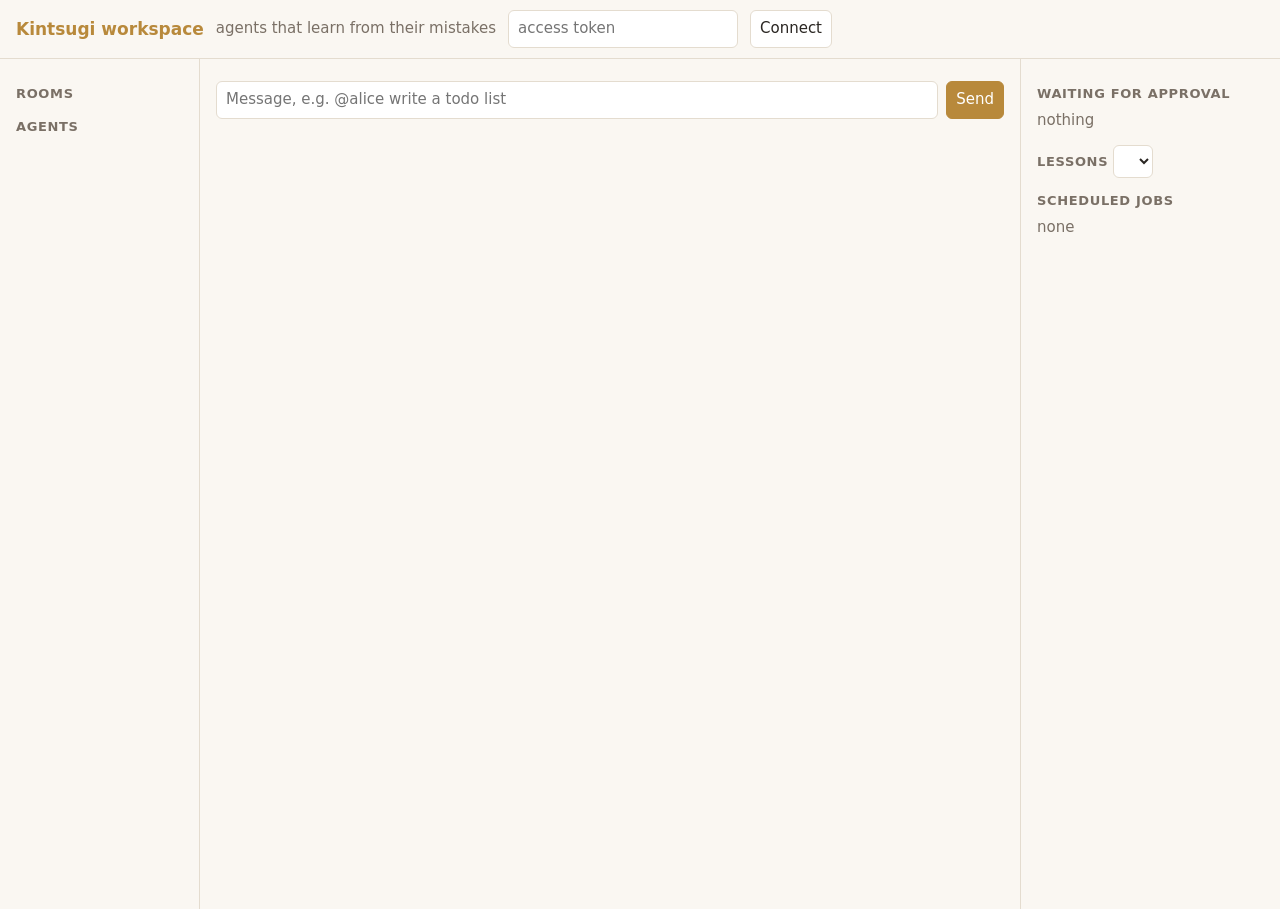
==== src/kintsugi/workspace/web/index.html @ 8de957c4 "Add Kintsugi Workspace: QM-style agents with rooms, memory, permissions, keychain, cron and web apps" ====
<!doctype html>
<html lang="en"><head><meta charset="utf-8"><meta name="viewport" content="width=device-width,initial-scale=1">
<title>Kintsugi workspace</title>
<style>
:root{--bg:#faf7f2;--fg:#2a2622;--mut:#7a7066;--card:#fff;--line:#e4dccf;--gold:#b8893b}
@media(prefers-color-scheme:dark){:root{--bg:#1c1a17;--fg:#ece6dc;--mut:#9c9286;--card:#26231f;--line:#3a352e;--gold:#d4a24f}}
*{box-sizing:border-box}body{margin:0;font:15px/1.45 system-ui,sans-serif;background:var(--bg);color:var(--fg)}
header{padding:10px 16px;border-bottom:1px solid var(--line);display:flex;gap:12px;align-items:center;flex-wrap:wrap}
h1{font-size:17px;margin:0;color:var(--gold)}main{display:grid;grid-template-columns:200px 1fr 260px;min-height:calc(100vh - 50px)}
@media(max-width:800px){main{grid-template-columns:1fr}}
aside,section{padding:12px 16px}aside{border-right:1px solid var(--line)}aside.r{border-left:1px solid var(--line);border-right:0}
.room{display:block;padding:6px 8px;border-radius:6px;cursor:pointer}.room.on{background:var(--card);border:1px solid var(--line)}
.msg{margin:6px 0;padding:8px 10px;background:var(--card);border:1px solid var(--line);border-radius:8px;white-space:pre-wrap;overflow-wrap:anywhere}
.msg b{color:var(--gold)}.msg.system{color:var(--mut);font-style:italic}
form{display:flex;gap:8px;margin-top:10px}input,select,button{font:inherit;padding:7px 9px;border:1px solid var(--line);border-radius:6px;background:var(--card);color:var(--fg)}
input[type=text]{flex:1}button{cursor:pointer}button.go{background:var(--gold);color:#fff;border-color:var(--gold)}
h3{margin:14px 0 6px;font-size:13px;text-transform:uppercase;letter-spacing:.05em;color:var(--mut)}
small,.mut{color:var(--mut)}.ap{border:1px solid var(--gold);border-radius:8px;padding:8px;margin:6px 0}
</style></head><body>
<header><h1>Kintsugi workspace</h1><span class="mut">agents that learn from their mistakes</span>
<input id="token" type="password" placeholder="access token" size="22"><button id="connect">Connect</button><span id="status" class="mut"></span></header>
<main>
<aside><h3>Rooms</h3><div id="rooms"></div><h3>Agents</h3><div id="agents"></div></aside>
<section><div id="log"></div>
<form id="say"><input type="text" id="text" placeholder="Message, e.g. @alice write a todo list" autocomplete="off"><button class="go">Send</button></form></section>
<aside class="r"><h3>Waiting for approval</h3><div id="approvals" class="mut">nothing</div>
<h3>Lessons <select id="lagent"></select></h3><div id="lessons" class="mut"></div>
<h3>Scheduled jobs</h3><div id="jobs" class="mut">none</div></aside>
</main>
<script>
let token=sessionStorage.getItem("kt")||"",room=null,state=null,last={};
const $=id=>document.getElementById(id);
const esc=s=>String(s).replace(/[&<>"]/g,c=>({"&":"&amp;","<":"&lt;",">":"&gt;",'"':"&quot;"}[c]));
async function api(path,body){
  const r=await fetch(path,{method:body?"POST":"GET",headers:{"X-Token":token,"Content-Type":"application/json"},body:body?JSON.stringify(body):undefined});
  const d=await r.json();if(!r.ok)throw new Error(d.error||r.status);return d}
$("token").value=token;
$("connect").onclick=()=>{token=$("token").value.trim();sessionStorage.setItem("kt",token);refresh()};
$("say").onsubmit=async e=>{e.preventDefault();const t=$("text").value.trim();if(!t||!room)return;
  $("text").value="";try{await api("/api/say",{room,text:t});}catch(x){$("status").textContent=x.message}refresh()};
async function decide(id,approve){await api("/api/approve",{id,approve});refresh()}
async function refresh(){
  if(!token)return;
  try{state=await api("/api/state");$("status").textContent="connected"}catch(x){$("status").textContent=x.message;return}
  $("rooms").innerHTML=state.rooms.map(r=>`<a class="room ${r.name===room?"on":""}" data-r="${esc(r.name)}">${r.kind==="dm"?"✉":"#"} ${esc(r.name)}</a>`).join("")||"<small>none yet</small>";
  document.querySelectorAll(".room").forEach(a=>a.onclick=()=>{room=a.dataset.r;$("log").innerHTML="";last={};refresh()});
  $("agents").innerHTML=state.agents.map(a=>`<div>${esc(a.name)} <small>${esc(a.tier)}</small></div>`).join("")||"<small>none yet</small>";
  if(!room&&state.rooms.length)room=state.rooms[0].name;
  $("approvals").innerHTML=state.approvals.length?state.approvals.map(a=>`<div class="ap"><b>#${a.id}</b> ${esc(a.agent)} wants <b>${esc(a.tool)}</b><br><small>${esc(a.args.slice(0,200))}</small><br><button onclick="decide(${a.id},true)">Approve</button> <button onclick="decide(${a.id},false)">Deny</button></div>`).join(""):"nothing";
  $("jobs").innerHTML=state.jobs.length?state.jobs.map(j=>`<div><code>${esc(j.cron)}</code> ${esc(j.agent)}: ${esc(j.prompt)}</div>`).join(""):"none";
  const sel=$("lagent"),cur=sel.value;sel.innerHTML=state.agents.map(a=>`<option>${esc(a.name)}</option>`).join("");if(cur)sel.value=cur;
  if(sel.value){const ls=await api("/api/lessons?agent="+encodeURIComponent(sel.value));
    $("lessons").innerHTML=ls.length?ls.map(l=>`<div>• ${esc(l.text)} <small>(${l.wins}/${l.uses} ${esc(l.status)})</small></div>`).join(""):"none yet"}
  if(room){const after=last[room]||0;const ms=await api(`/api/messages?room=${encodeURIComponent(room)}&after=${after}`);
    for(const m of ms){last[room]=m.id;$("log").insertAdjacentHTML("beforeend",`<div class="msg ${m.sender==="system"?"system":""}"><b>${esc(m.sender)}</b> ${esc(m.text)}</div>`)}
    if(ms.length)window.scrollTo(0,document.body.scrollHeight)}
}
setInterval(refresh,2000);refresh();
</script></body></html>
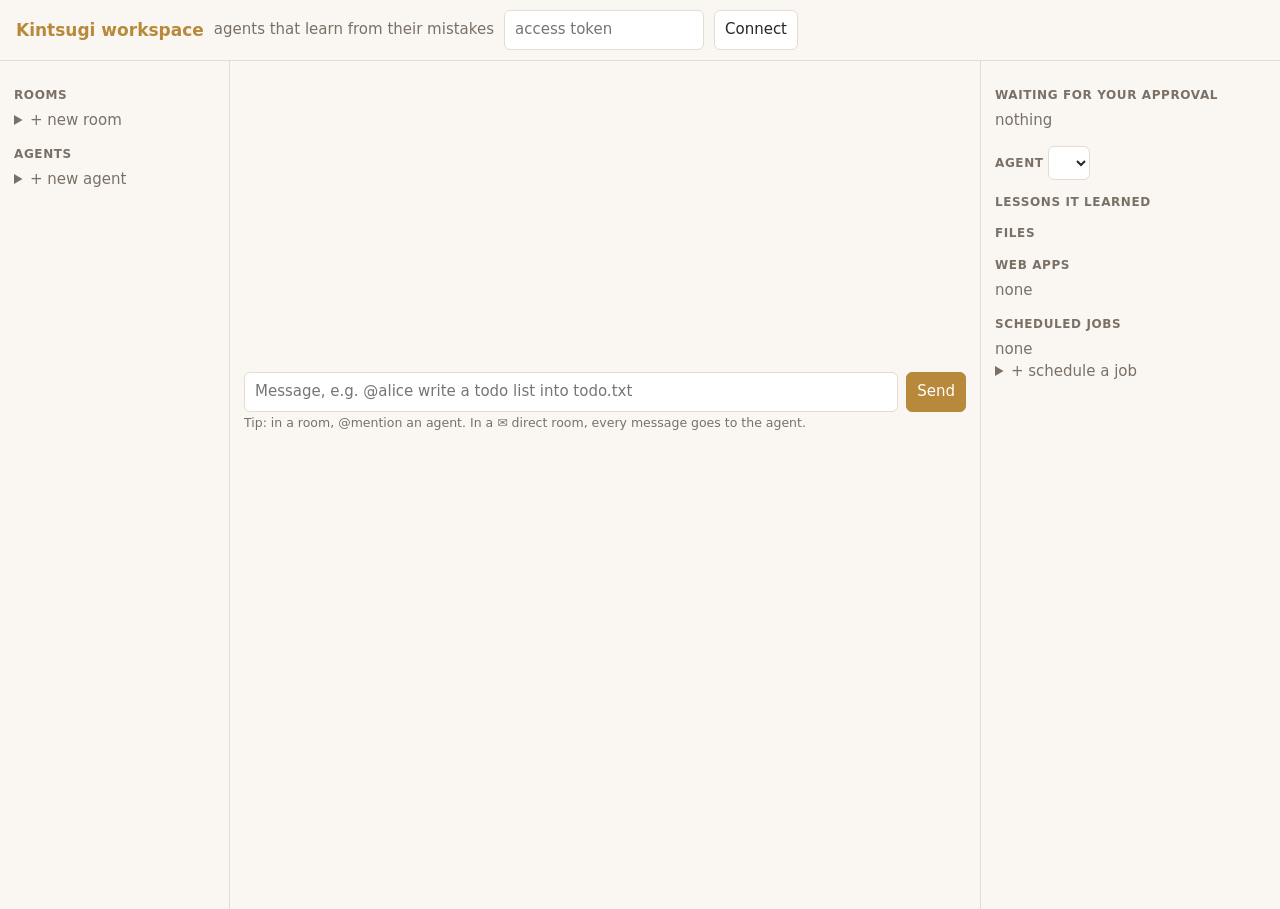
==== commit 0df8f208: "Workspace: fix bugs, make it usable from a phone, add real-model smoke test Fixes: server ran agents" ====
--- a/src/kintsugi/workspace/web/index.html
+++ b/src/kintsugi/workspace/web/index.html
@@ -2,58 +2,113 @@
 <html lang="en"><head><meta charset="utf-8"><meta name="viewport" content="width=device-width,initial-scale=1">
 <title>Kintsugi workspace</title>
 <style>
-:root{--bg:#faf7f2;--fg:#2a2622;--mut:#7a7066;--card:#fff;--line:#e4dccf;--gold:#b8893b}
-@media(prefers-color-scheme:dark){:root{--bg:#1c1a17;--fg:#ece6dc;--mut:#9c9286;--card:#26231f;--line:#3a352e;--gold:#d4a24f}}
+:root{--bg:#faf7f2;--fg:#2a2622;--mut:#7a7066;--card:#fff;--line:#e4dccf;--gold:#b8893b;--bad:#b3402f}
+@media(prefers-color-scheme:dark){:root{--bg:#1c1a17;--fg:#ece6dc;--mut:#9c9286;--card:#26231f;--line:#3a352e;--gold:#d4a24f;--bad:#e0735f}}
 *{box-sizing:border-box}body{margin:0;font:15px/1.45 system-ui,sans-serif;background:var(--bg);color:var(--fg)}
-header{padding:10px 16px;border-bottom:1px solid var(--line);display:flex;gap:12px;align-items:center;flex-wrap:wrap}
-h1{font-size:17px;margin:0;color:var(--gold)}main{display:grid;grid-template-columns:200px 1fr 260px;min-height:calc(100vh - 50px)}
-@media(max-width:800px){main{grid-template-columns:1fr}}
-aside,section{padding:12px 16px}aside{border-right:1px solid var(--line)}aside.r{border-left:1px solid var(--line);border-right:0}
+header{padding:10px 16px;border-bottom:1px solid var(--line);display:flex;gap:10px;align-items:center;flex-wrap:wrap}
+h1{font-size:17px;margin:0;color:var(--gold)}
+main{display:grid;grid-template-columns:230px minmax(0,1fr) 300px;min-height:calc(100vh - 52px)}
+aside,section{padding:12px 14px;min-width:0}aside{border-right:1px solid var(--line)}aside.r{border-left:1px solid var(--line);border-right:0}
+@media(max-width:860px){main{grid-template-columns:minmax(0,1fr);min-height:0;align-content:start}#log{max-height:55vh}aside{border:0;border-bottom:1px solid var(--line)}section{order:-1}}
 .room{display:block;padding:6px 8px;border-radius:6px;cursor:pointer}.room.on{background:var(--card);border:1px solid var(--line)}
 .msg{margin:6px 0;padding:8px 10px;background:var(--card);border:1px solid var(--line);border-radius:8px;white-space:pre-wrap;overflow-wrap:anywhere}
 .msg b{color:var(--gold)}.msg.system{color:var(--mut);font-style:italic}
-form{display:flex;gap:8px;margin-top:10px}input,select,button{font:inherit;padding:7px 9px;border:1px solid var(--line);border-radius:6px;background:var(--card);color:var(--fg)}
-input[type=text]{flex:1}button{cursor:pointer}button.go{background:var(--gold);color:#fff;border-color:var(--gold)}
-h3{margin:14px 0 6px;font-size:13px;text-transform:uppercase;letter-spacing:.05em;color:var(--mut)}
+#log{min-height:30vh;max-height:calc(100vh - 230px);overflow-y:auto;padding-right:2px}.typing{color:var(--mut);font-style:italic;min-height:1.4em}
+form.row{display:flex;gap:8px;margin-top:8px}form.stack{display:grid;gap:6px;margin:6px 0}
+input,select,button,textarea{font:inherit;padding:8px 10px;border:1px solid var(--line);border-radius:6px;background:var(--card);color:var(--fg);min-width:0}
+input[type=text]{flex:1;width:100%}header input{max-width:46vw}button{cursor:pointer}button.go{background:var(--gold);color:#fff;border-color:var(--gold)}button.bad{color:var(--bad)}
+h3{margin:14px 0 6px;font-size:12px;text-transform:uppercase;letter-spacing:.05em;color:var(--mut)}
 small,.mut{color:var(--mut)}.ap{border:1px solid var(--gold);border-radius:8px;padding:8px;margin:6px 0}
+pre{margin:6px 0;padding:8px;background:var(--bg);border:1px solid var(--line);border-radius:6px;overflow:auto;max-height:260px;white-space:pre-wrap;overflow-wrap:anywhere;font-size:12.5px}
+details summary{cursor:pointer;color:var(--mut)}a{color:var(--gold)}.pill{font-size:11px;border:1px solid var(--line);border-radius:10px;padding:0 6px;margin-left:4px}
+.err{color:var(--bad)}#empty{background:var(--card);border:1px solid var(--line);border-radius:8px;padding:12px;margin-bottom:10px}
 </style></head><body>
 <header><h1>Kintsugi workspace</h1><span class="mut">agents that learn from their mistakes</span>
-<input id="token" type="password" placeholder="access token" size="22"><button id="connect">Connect</button><span id="status" class="mut"></span></header>
+<input id="token" type="password" placeholder="access token" size="18"><button id="connect">Connect</button><span id="status" class="mut"></span></header>
 <main>
-<aside><h3>Rooms</h3><div id="rooms"></div><h3>Agents</h3><div id="agents"></div></aside>
-<section><div id="log"></div>
-<form id="say"><input type="text" id="text" placeholder="Message, e.g. @alice write a todo list" autocomplete="off"><button class="go">Send</button></form></section>
-<aside class="r"><h3>Waiting for approval</h3><div id="approvals" class="mut">nothing</div>
-<h3>Lessons <select id="lagent"></select></h3><div id="lessons" class="mut"></div>
-<h3>Scheduled jobs</h3><div id="jobs" class="mut">none</div></aside>
+<aside>
+ <h3>Rooms</h3><div id="rooms"></div>
+ <details><summary>+ new room</summary><form class="stack" id="newroom"><input name="name" placeholder="room-name" required><input name="members" placeholder="members, comma separated"><button>Create room</button></form></details>
+ <h3>Agents</h3><div id="agents"></div>
+ <details><summary>+ new agent</summary><form class="stack" id="newagent"><input name="name" placeholder="agent-name" required><input name="persona" placeholder="persona (optional)"><select name="tier"><option>auto</option><option>strict</option><option>dangerous</option></select><button>Create agent</button></form></details>
+</aside>
+<section>
+ <div id="empty" hidden></div>
+ <div id="log"></div><div class="typing" id="typing"></div>
+ <form class="row" id="say"><input type="text" id="text" placeholder="Message, e.g. @alice write a todo list into todo.txt" autocomplete="off"><button class="go">Send</button></form>
+ <small>Tip: in a room, @mention an agent. In a ✉ direct room, every message goes to the agent.</small>
+</section>
+<aside class="r">
+ <h3>Waiting for your approval</h3><div id="approvals" class="mut">nothing</div>
+ <h3>Agent <select id="agent"></select></h3>
+ <div id="agentinfo" class="mut"></div>
+ <h3>Lessons it learned</h3><div id="lessons" class="mut"></div>
+ <h3>Files</h3><div id="files" class="mut"></div><pre id="fileview" hidden></pre>
+ <h3>Web apps</h3><div id="apps" class="mut">none</div>
+ <h3>Scheduled jobs</h3><div id="jobs" class="mut">none</div>
+ <details><summary>+ schedule a job</summary><form class="stack" id="newjob"><input name="cron" placeholder="0 9 * * 1-5 (min hour day month weekday)" required><input name="prompt" placeholder="what should the agent do?" required><button>Schedule in this room</button></form></details>
+</aside>
 </main>
 <script>
-let token=sessionStorage.getItem("kt")||"",room=null,state=null,last={};
 const $=id=>document.getElementById(id);
-const esc=s=>String(s).replace(/[&<>"]/g,c=>({"&":"&amp;","<":"&lt;",">":"&gt;",'"':"&quot;"}[c]));
+const esc=s=>String(s).replace(/[&<>"']/g,c=>({"&":"&amp;","<":"&lt;",">":"&gt;",'"':"&quot;","'":"&#39;"}[c]));
+let token="",room=null,agent=null,state=null,last={},busy=false,again=false;
+try{const m=location.hash.match(/token=([^&]+)/);if(m){token=decodeURIComponent(m[1]);sessionStorage.setItem("kt",token);history.replaceState(null,"",location.pathname)}
+ else token=sessionStorage.getItem("kt")||""}catch(e){}
+$("token").value=token;
 async function api(path,body){
   const r=await fetch(path,{method:body?"POST":"GET",headers:{"X-Token":token,"Content-Type":"application/json"},body:body?JSON.stringify(body):undefined});
-  const d=await r.json();if(!r.ok)throw new Error(d.error||r.status);return d}
-$("token").value=token;
-$("connect").onclick=()=>{token=$("token").value.trim();sessionStorage.setItem("kt",token);refresh()};
-$("say").onsubmit=async e=>{e.preventDefault();const t=$("text").value.trim();if(!t||!room)return;
-  $("text").value="";try{await api("/api/say",{room,text:t});}catch(x){$("status").textContent=x.message}refresh()};
-async function decide(id,approve){await api("/api/approve",{id,approve});refresh()}
+  let d={};try{d=await r.json()}catch(e){}
+  if(!r.ok)throw new Error(d.error||("HTTP "+r.status));return d}
+function fail(x){$("status").innerHTML='<span class="err">'+esc(x.message)+'</span>'}
+$("connect").onclick=()=>{token=$("token").value.trim();try{sessionStorage.setItem("kt",token)}catch(e){}refresh()};
+$("say").onsubmit=async e=>{e.preventDefault();const t=$("text").value.trim();if(!t||!room)return;$("text").value="";
+  try{await api("/api/say",{room,text:t})}catch(x){fail(x)}refresh()};
+$("newroom").onsubmit=async e=>{e.preventDefault();const f=new FormData(e.target);
+  try{await api("/api/rooms",{name:f.get("name"),members:f.get("members").split(",").map(s=>s.trim()).filter(Boolean).concat(["you"])});room=f.get("name");e.target.reset()}catch(x){fail(x)}refresh()};
+$("newagent").onsubmit=async e=>{e.preventDefault();const f=new FormData(e.target);
+  try{await api("/api/agents",{name:f.get("name"),persona:f.get("persona"),tier:f.get("tier")});agent=f.get("name");e.target.reset()}catch(x){fail(x)}refresh()};
+$("newjob").onsubmit=async e=>{e.preventDefault();const f=new FormData(e.target);if(!agent||!room)return;
+  try{await api("/api/jobs",{agent,room,cron:f.get("cron"),prompt:f.get("prompt")});e.target.reset()}catch(x){fail(x)}refresh()};
+$("agent").onchange=()=>{agent=$("agent").value;$("fileview").hidden=true;refresh()};
+async function decide(id,approve){try{await api("/api/approve",{id,approve})}catch(x){fail(x)}refresh()}
+async function setTier(sel){try{await api("/api/tier",{agent,tier:sel.value})}catch(x){fail(x)}refresh()}
+async function delJob(id){try{await api("/api/jobs/delete",{id})}catch(x){fail(x)}refresh()}
+async function openDm(){try{const r=await api("/api/dm",{a:"you",b:agent});room=r.room;last[room]=0;$("log").innerHTML=""}catch(x){fail(x)}refresh()}
+async function viewFile(p){try{const r=await api("/api/file?agent="+encodeURIComponent(agent)+"&path="+encodeURIComponent(p));$("fileview").textContent=r.text;$("fileview").hidden=false}catch(x){fail(x)}}
 async function refresh(){
-  if(!token)return;
-  try{state=await api("/api/state");$("status").textContent="connected"}catch(x){$("status").textContent=x.message;return}
+  if(!token)return;if(busy){again=true;return}busy=true;
+  try{await draw()}catch(x){fail(x)}finally{busy=false;if(again){again=false;refresh()}}}
+async function draw(){
+  state=await api("/api/state");$("status").textContent="connected";
+  if(!room&&state.rooms.length)room=state.rooms[0].name;
+  if(!agent&&state.agents.length)agent=state.agents[0].name;
+  $("empty").hidden=state.agents.length>0;
+  $("empty").innerHTML="<b>No agents yet.</b> Create one under “+ new agent”, then a room with it as a member, then write <code>@name hello</code>.";
   $("rooms").innerHTML=state.rooms.map(r=>`<a class="room ${r.name===room?"on":""}" data-r="${esc(r.name)}">${r.kind==="dm"?"✉":"#"} ${esc(r.name)}</a>`).join("")||"<small>none yet</small>";
-  document.querySelectorAll(".room").forEach(a=>a.onclick=()=>{room=a.dataset.r;$("log").innerHTML="";last={};refresh()});
-  $("agents").innerHTML=state.agents.map(a=>`<div>${esc(a.name)} <small>${esc(a.tier)}</small></div>`).join("")||"<small>none yet</small>";
-  if(!room&&state.rooms.length)room=state.rooms[0].name;
-  $("approvals").innerHTML=state.approvals.length?state.approvals.map(a=>`<div class="ap"><b>#${a.id}</b> ${esc(a.agent)} wants <b>${esc(a.tool)}</b><br><small>${esc(a.args.slice(0,200))}</small><br><button onclick="decide(${a.id},true)">Approve</button> <button onclick="decide(${a.id},false)">Deny</button></div>`).join(""):"nothing";
-  $("jobs").innerHTML=state.jobs.length?state.jobs.map(j=>`<div><code>${esc(j.cron)}</code> ${esc(j.agent)}: ${esc(j.prompt)}</div>`).join(""):"none";
-  const sel=$("lagent"),cur=sel.value;sel.innerHTML=state.agents.map(a=>`<option>${esc(a.name)}</option>`).join("");if(cur)sel.value=cur;
-  if(sel.value){const ls=await api("/api/lessons?agent="+encodeURIComponent(sel.value));
-    $("lessons").innerHTML=ls.length?ls.map(l=>`<div>• ${esc(l.text)} <small>(${l.wins}/${l.uses} ${esc(l.status)})</small></div>`).join(""):"none yet"}
+  document.querySelectorAll(".room").forEach(a=>a.onclick=()=>{room=a.dataset.r;last[room]=0;$("log").innerHTML="";refresh()});
+  $("agents").innerHTML=state.agents.map(a=>`<div>${esc(a.name)} ${state.busy.includes(a.name)?'<span class="pill">working…</span>':""}</div>`).join("")||"<small>none yet</small>";
+  const sel=$("agent");sel.innerHTML=state.agents.map(a=>`<option ${a.name===agent?"selected":""}>${esc(a.name)}</option>`).join("");
+  const me=state.agents.find(a=>a.name===agent);
+  $("approvals").innerHTML=state.approvals.length?state.approvals.map(a=>{let code=a.args;try{const o=JSON.parse(a.args);code=o.code!==undefined?o.code:JSON.stringify(o,null,2)}catch(e){}
+    return `<div class="ap"><b>#${a.id}</b> ${esc(a.agent)} wants to run <b>${esc(a.tool)}</b> <small>in ${esc(a.room)}</small><pre>${esc(code)}</pre><button class="go" onclick="decide(${a.id},true)">Approve</button> <button class="bad" onclick="decide(${a.id},false)">Deny</button></div>`}).join(""):"nothing";
+  if(me){
+    $("agentinfo").innerHTML=`${esc(me.persona||"(no persona)")}<br>Permission: <select onchange="setTier(this)">${["strict","auto","dangerous"].map(t=>`<option ${t===me.tier?"selected":""}>${t}</option>`).join("")}</select>
+      <small>strict = ask for everything · auto = ask for risky tools · dangerous = ask for nothing</small><br>Secrets: ${me.secrets.length?me.secrets.map(esc).join(", "):"none (add with the CLI: kintsugi workspace secret "+esc(me.name)+" NAME)"}<br><button onclick="openDm()">✉ Direct message ${esc(me.name)}</button>`;
+    const ls=await api("/api/lessons?agent="+encodeURIComponent(me.name));
+    $("lessons").innerHTML=ls.length?ls.map(l=>`<div>• ${esc(l.text)} <small>(helped ${l.wins} of ${l.uses} · ${esc(l.status)})</small></div>`).join(""):"none yet. When a tool call fails, the agent writes one here.";
+    const fs=await api("/api/files?agent="+encodeURIComponent(me.name));
+    $("files").innerHTML=fs.length?fs.map(f=>`<div><a href="#" onclick="viewFile(this.dataset.p);return false" data-p="${esc(f)}">${esc(f)}</a></div>`).join(""):"none yet";
+    $("apps").innerHTML=me.apps.length?me.apps.map(n=>`<div><a target="_blank" rel="noopener" href="/apps/${encodeURIComponent(me.name)}/${encodeURIComponent(n)}/?token=${encodeURIComponent(token)}">${esc(n)}</a></div>`).join(""):"none yet";
+  }
+  const jobs=state.jobs.filter(j=>!agent||j.agent===agent);
+  $("jobs").innerHTML=jobs.length?jobs.map(j=>`<div><code>${esc(j.cron)}</code> ${esc(j.prompt)} <small>in ${esc(j.room)} (server time)</small> <button class="bad" onclick="delJob(${j.id})">remove</button></div>`).join(""):"none";
   if(room){const after=last[room]||0;const ms=await api(`/api/messages?room=${encodeURIComponent(room)}&after=${after}`);
-    for(const m of ms){last[room]=m.id;$("log").insertAdjacentHTML("beforeend",`<div class="msg ${m.sender==="system"?"system":""}"><b>${esc(m.sender)}</b> ${esc(m.text)}</div>`)}
-    if(ms.length)window.scrollTo(0,document.body.scrollHeight)}
+    for(const m of ms){if(m.id<=(last[room]||0))continue;last[room]=m.id;$("log").insertAdjacentHTML("beforeend",`<div class="msg ${m.sender==="system"?"system":""}"><b>${esc(m.sender)}</b> ${esc(m.text)}</div>`)}
+    if(ms.length)$("log").scrollTop=$("log").scrollHeight}
+  const members=(state.rooms.find(r=>r.name===room)||{members:[]}).members;
+  const working=state.busy.filter(n=>members.includes(n));
+  $("typing").textContent=working.length?working.join(", ")+" is working…":"";
 }
 setInterval(refresh,2000);refresh();
 </script></body></html>
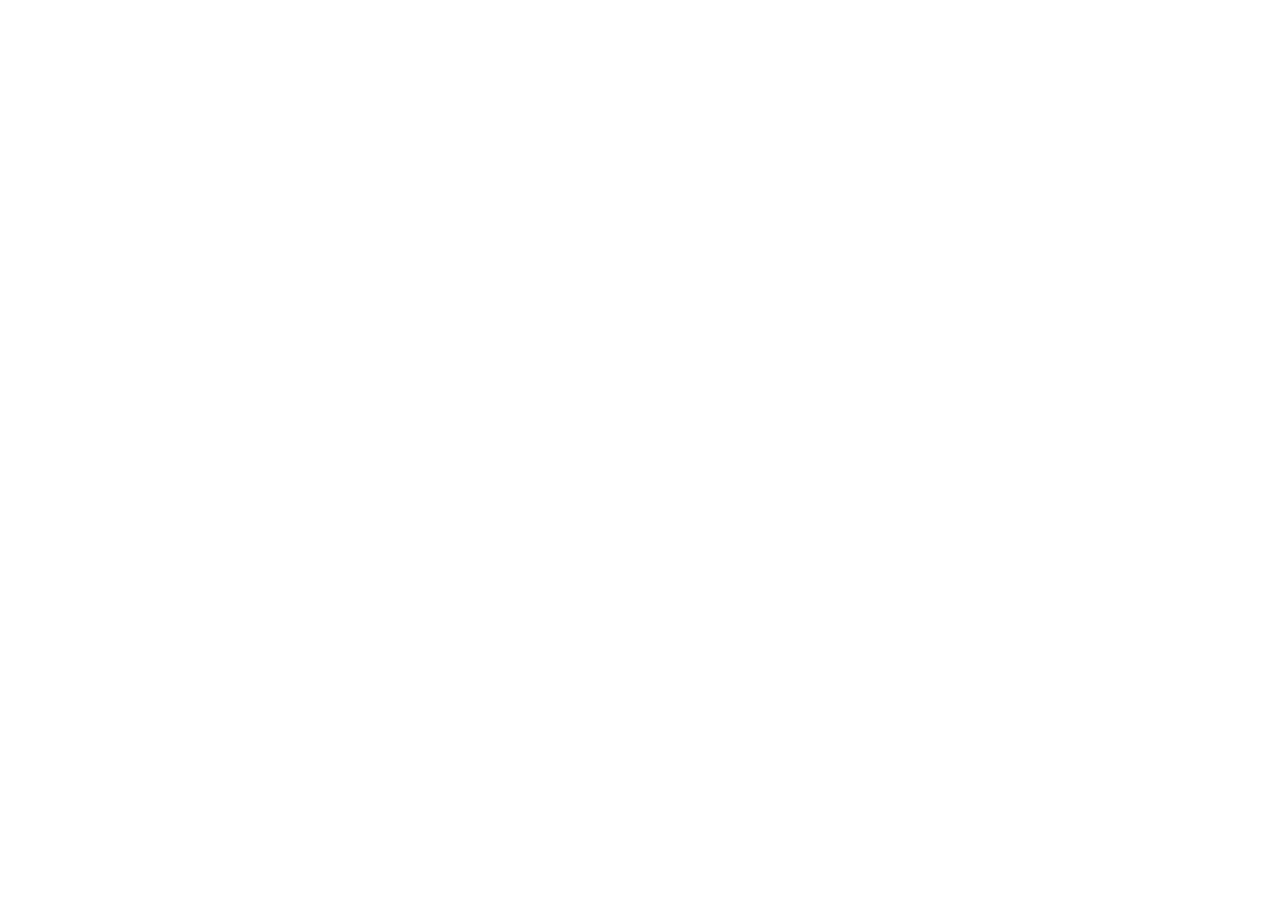
==== commit e4df18e1: "Workspace UI: chat interface with sidebar, markdown, inline permission cards and details panel Rewri" ====
--- a/src/kintsugi/workspace/web/index.html
+++ b/src/kintsugi/workspace/web/index.html
@@ -1,114 +1,29 @@
 <!doctype html>
-<html lang="en"><head><meta charset="utf-8"><meta name="viewport" content="width=device-width,initial-scale=1">
-<title>Kintsugi workspace</title>
-<style>
-:root{--bg:#faf7f2;--fg:#2a2622;--mut:#7a7066;--card:#fff;--line:#e4dccf;--gold:#b8893b;--bad:#b3402f}
-@media(prefers-color-scheme:dark){:root{--bg:#1c1a17;--fg:#ece6dc;--mut:#9c9286;--card:#26231f;--line:#3a352e;--gold:#d4a24f;--bad:#e0735f}}
-*{box-sizing:border-box}body{margin:0;font:15px/1.45 system-ui,sans-serif;background:var(--bg);color:var(--fg)}
-header{padding:10px 16px;border-bottom:1px solid var(--line);display:flex;gap:10px;align-items:center;flex-wrap:wrap}
-h1{font-size:17px;margin:0;color:var(--gold)}
-main{display:grid;grid-template-columns:230px minmax(0,1fr) 300px;min-height:calc(100vh - 52px)}
-aside,section{padding:12px 14px;min-width:0}aside{border-right:1px solid var(--line)}aside.r{border-left:1px solid var(--line);border-right:0}
-@media(max-width:860px){main{grid-template-columns:minmax(0,1fr);min-height:0;align-content:start}#log{max-height:55vh}aside{border:0;border-bottom:1px solid var(--line)}section{order:-1}}
-.room{display:block;padding:6px 8px;border-radius:6px;cursor:pointer}.room.on{background:var(--card);border:1px solid var(--line)}
-.msg{margin:6px 0;padding:8px 10px;background:var(--card);border:1px solid var(--line);border-radius:8px;white-space:pre-wrap;overflow-wrap:anywhere}
-.msg b{color:var(--gold)}.msg.system{color:var(--mut);font-style:italic}
-#log{min-height:30vh;max-height:calc(100vh - 230px);overflow-y:auto;padding-right:2px}.typing{color:var(--mut);font-style:italic;min-height:1.4em}
-form.row{display:flex;gap:8px;margin-top:8px}form.stack{display:grid;gap:6px;margin:6px 0}
-input,select,button,textarea{font:inherit;padding:8px 10px;border:1px solid var(--line);border-radius:6px;background:var(--card);color:var(--fg);min-width:0}
-input[type=text]{flex:1;width:100%}header input{max-width:46vw}button{cursor:pointer}button.go{background:var(--gold);color:#fff;border-color:var(--gold)}button.bad{color:var(--bad)}
-h3{margin:14px 0 6px;font-size:12px;text-transform:uppercase;letter-spacing:.05em;color:var(--mut)}
-small,.mut{color:var(--mut)}.ap{border:1px solid var(--gold);border-radius:8px;padding:8px;margin:6px 0}
-pre{margin:6px 0;padding:8px;background:var(--bg);border:1px solid var(--line);border-radius:6px;overflow:auto;max-height:260px;white-space:pre-wrap;overflow-wrap:anywhere;font-size:12.5px}
-details summary{cursor:pointer;color:var(--mut)}a{color:var(--gold)}.pill{font-size:11px;border:1px solid var(--line);border-radius:10px;padding:0 6px;margin-left:4px}
-.err{color:var(--bad)}#empty{background:var(--card);border:1px solid var(--line);border-radius:8px;padding:12px;margin-bottom:10px}
-</style></head><body>
-<header><h1>Kintsugi workspace</h1><span class="mut">agents that learn from their mistakes</span>
-<input id="token" type="password" placeholder="access token" size="18"><button id="connect">Connect</button><span id="status" class="mut"></span></header>
-<main>
-<aside>
- <h3>Rooms</h3><div id="rooms"></div>
- <details><summary>+ new room</summary><form class="stack" id="newroom"><input name="name" placeholder="room-name" required><input name="members" placeholder="members, comma separated"><button>Create room</button></form></details>
- <h3>Agents</h3><div id="agents"></div>
- <details><summary>+ new agent</summary><form class="stack" id="newagent"><input name="name" placeholder="agent-name" required><input name="persona" placeholder="persona (optional)"><select name="tier"><option>auto</option><option>strict</option><option>dangerous</option></select><button>Create agent</button></form></details>
-</aside>
-<section>
- <div id="empty" hidden></div>
- <div id="log"></div><div class="typing" id="typing"></div>
- <form class="row" id="say"><input type="text" id="text" placeholder="Message, e.g. @alice write a todo list into todo.txt" autocomplete="off"><button class="go">Send</button></form>
- <small>Tip: in a room, @mention an agent. In a ✉ direct room, every message goes to the agent.</small>
-</section>
-<aside class="r">
- <h3>Waiting for your approval</h3><div id="approvals" class="mut">nothing</div>
- <h3>Agent <select id="agent"></select></h3>
- <div id="agentinfo" class="mut"></div>
- <h3>Lessons it learned</h3><div id="lessons" class="mut"></div>
- <h3>Files</h3><div id="files" class="mut"></div><pre id="fileview" hidden></pre>
- <h3>Web apps</h3><div id="apps" class="mut">none</div>
- <h3>Scheduled jobs</h3><div id="jobs" class="mut">none</div>
- <details><summary>+ schedule a job</summary><form class="stack" id="newjob"><input name="cron" placeholder="0 9 * * 1-5 (min hour day month weekday)" required><input name="prompt" placeholder="what should the agent do?" required><button>Schedule in this room</button></form></details>
-</aside>
-</main>
-<script>
-const $=id=>document.getElementById(id);
-const esc=s=>String(s).replace(/[&<>"']/g,c=>({"&":"&amp;","<":"&lt;",">":"&gt;",'"':"&quot;","'":"&#39;"}[c]));
-let token="",room=null,agent=null,state=null,last={},busy=false,again=false;
-try{const m=location.hash.match(/token=([^&]+)/);if(m){token=decodeURIComponent(m[1]);sessionStorage.setItem("kt",token);history.replaceState(null,"",location.pathname)}
- else token=sessionStorage.getItem("kt")||""}catch(e){}
-$("token").value=token;
-async function api(path,body){
-  const r=await fetch(path,{method:body?"POST":"GET",headers:{"X-Token":token,"Content-Type":"application/json"},body:body?JSON.stringify(body):undefined});
-  let d={};try{d=await r.json()}catch(e){}
-  if(!r.ok)throw new Error(d.error||("HTTP "+r.status));return d}
-function fail(x){$("status").innerHTML='<span class="err">'+esc(x.message)+'</span>'}
-$("connect").onclick=()=>{token=$("token").value.trim();try{sessionStorage.setItem("kt",token)}catch(e){}refresh()};
-$("say").onsubmit=async e=>{e.preventDefault();const t=$("text").value.trim();if(!t||!room)return;$("text").value="";
-  try{await api("/api/say",{room,text:t})}catch(x){fail(x)}refresh()};
-$("newroom").onsubmit=async e=>{e.preventDefault();const f=new FormData(e.target);
-  try{await api("/api/rooms",{name:f.get("name"),members:f.get("members").split(",").map(s=>s.trim()).filter(Boolean).concat(["you"])});room=f.get("name");e.target.reset()}catch(x){fail(x)}refresh()};
-$("newagent").onsubmit=async e=>{e.preventDefault();const f=new FormData(e.target);
-  try{await api("/api/agents",{name:f.get("name"),persona:f.get("persona"),tier:f.get("tier")});agent=f.get("name");e.target.reset()}catch(x){fail(x)}refresh()};
-$("newjob").onsubmit=async e=>{e.preventDefault();const f=new FormData(e.target);if(!agent||!room)return;
-  try{await api("/api/jobs",{agent,room,cron:f.get("cron"),prompt:f.get("prompt")});e.target.reset()}catch(x){fail(x)}refresh()};
-$("agent").onchange=()=>{agent=$("agent").value;$("fileview").hidden=true;refresh()};
-async function decide(id,approve){try{await api("/api/approve",{id,approve})}catch(x){fail(x)}refresh()}
-async function setTier(sel){try{await api("/api/tier",{agent,tier:sel.value})}catch(x){fail(x)}refresh()}
-async function delJob(id){try{await api("/api/jobs/delete",{id})}catch(x){fail(x)}refresh()}
-async function openDm(){try{const r=await api("/api/dm",{a:"you",b:agent});room=r.room;last[room]=0;$("log").innerHTML=""}catch(x){fail(x)}refresh()}
-async function viewFile(p){try{const r=await api("/api/file?agent="+encodeURIComponent(agent)+"&path="+encodeURIComponent(p));$("fileview").textContent=r.text;$("fileview").hidden=false}catch(x){fail(x)}}
-async function refresh(){
-  if(!token)return;if(busy){again=true;return}busy=true;
-  try{await draw()}catch(x){fail(x)}finally{busy=false;if(again){again=false;refresh()}}}
-async function draw(){
-  state=await api("/api/state");$("status").textContent="connected";
-  if(!room&&state.rooms.length)room=state.rooms[0].name;
-  if(!agent&&state.agents.length)agent=state.agents[0].name;
-  $("empty").hidden=state.agents.length>0;
-  $("empty").innerHTML="<b>No agents yet.</b> Create one under “+ new agent”, then a room with it as a member, then write <code>@name hello</code>.";
-  $("rooms").innerHTML=state.rooms.map(r=>`<a class="room ${r.name===room?"on":""}" data-r="${esc(r.name)}">${r.kind==="dm"?"✉":"#"} ${esc(r.name)}</a>`).join("")||"<small>none yet</small>";
-  document.querySelectorAll(".room").forEach(a=>a.onclick=()=>{room=a.dataset.r;last[room]=0;$("log").innerHTML="";refresh()});
-  $("agents").innerHTML=state.agents.map(a=>`<div>${esc(a.name)} ${state.busy.includes(a.name)?'<span class="pill">working…</span>':""}</div>`).join("")||"<small>none yet</small>";
-  const sel=$("agent");sel.innerHTML=state.agents.map(a=>`<option ${a.name===agent?"selected":""}>${esc(a.name)}</option>`).join("");
-  const me=state.agents.find(a=>a.name===agent);
-  $("approvals").innerHTML=state.approvals.length?state.approvals.map(a=>{let code=a.args;try{const o=JSON.parse(a.args);code=o.code!==undefined?o.code:JSON.stringify(o,null,2)}catch(e){}
-    return `<div class="ap"><b>#${a.id}</b> ${esc(a.agent)} wants to run <b>${esc(a.tool)}</b> <small>in ${esc(a.room)}</small><pre>${esc(code)}</pre><button class="go" onclick="decide(${a.id},true)">Approve</button> <button class="bad" onclick="decide(${a.id},false)">Deny</button></div>`}).join(""):"nothing";
-  if(me){
-    $("agentinfo").innerHTML=`${esc(me.persona||"(no persona)")}<br>Permission: <select onchange="setTier(this)">${["strict","auto","dangerous"].map(t=>`<option ${t===me.tier?"selected":""}>${t}</option>`).join("")}</select>
-      <small>strict = ask for everything · auto = ask for risky tools · dangerous = ask for nothing</small><br>Secrets: ${me.secrets.length?me.secrets.map(esc).join(", "):"none (add with the CLI: kintsugi workspace secret "+esc(me.name)+" NAME)"}<br><button onclick="openDm()">✉ Direct message ${esc(me.name)}</button>`;
-    const ls=await api("/api/lessons?agent="+encodeURIComponent(me.name));
-    $("lessons").innerHTML=ls.length?ls.map(l=>`<div>• ${esc(l.text)} <small>(helped ${l.wins} of ${l.uses} · ${esc(l.status)})</small></div>`).join(""):"none yet. When a tool call fails, the agent writes one here.";
-    const fs=await api("/api/files?agent="+encodeURIComponent(me.name));
-    $("files").innerHTML=fs.length?fs.map(f=>`<div><a href="#" onclick="viewFile(this.dataset.p);return false" data-p="${esc(f)}">${esc(f)}</a></div>`).join(""):"none yet";
-    $("apps").innerHTML=me.apps.length?me.apps.map(n=>`<div><a target="_blank" rel="noopener" href="/apps/${encodeURIComponent(me.name)}/${encodeURIComponent(n)}/?token=${encodeURIComponent(token)}">${esc(n)}</a></div>`).join(""):"none yet";
-  }
-  const jobs=state.jobs.filter(j=>!agent||j.agent===agent);
-  $("jobs").innerHTML=jobs.length?jobs.map(j=>`<div><code>${esc(j.cron)}</code> ${esc(j.prompt)} <small>in ${esc(j.room)} (server time)</small> <button class="bad" onclick="delJob(${j.id})">remove</button></div>`).join(""):"none";
-  if(room){const after=last[room]||0;const ms=await api(`/api/messages?room=${encodeURIComponent(room)}&after=${after}`);
-    for(const m of ms){if(m.id<=(last[room]||0))continue;last[room]=m.id;$("log").insertAdjacentHTML("beforeend",`<div class="msg ${m.sender==="system"?"system":""}"><b>${esc(m.sender)}</b> ${esc(m.text)}</div>`)}
-    if(ms.length)$("log").scrollTop=$("log").scrollHeight}
-  const members=(state.rooms.find(r=>r.name===room)||{members:[]}).members;
-  const working=state.busy.filter(n=>members.includes(n));
-  $("typing").textContent=working.length?working.join(", ")+" is working…":"";
-}
-setInterval(refresh,2000);refresh();
-</script></body></html>
+<html lang="en">
+<head>
+<meta charset="utf-8">
+<meta name="viewport" content="width=device-width,initial-scale=1,viewport-fit=cover">
+<meta name="color-scheme" content="light dark">
+<title>Kintsugi</title>
+<link rel="icon" href="/static/logo.svg" type="image/svg+xml">
+<link rel="stylesheet" href="/static/app.css">
+</head>
+<body>
+<div id="app">
+  <div id="scrim" hidden></div>
+  <aside id="sidebar" aria-label="Chats and agents"></aside>
+  <main id="main">
+    <header id="topbar"></header>
+    <div id="scroll"><div id="thread" role="log" aria-live="polite"></div><div id="inline"></div></div>
+    <button id="jump" hidden>↓ New messages</button>
+    <footer id="composer-wrap"></footer>
+  </main>
+  <aside id="drawer" hidden aria-label="Agent details"></aside>
+</div>
+<div id="dialog-root"></div>
+<div id="toast" role="status"></div>
+<script src="/static/vendor/marked.min.js"></script>
+<script src="/static/vendor/purify.min.js"></script>
+<script src="/static/app.js"></script>
+</body>
+</html>
